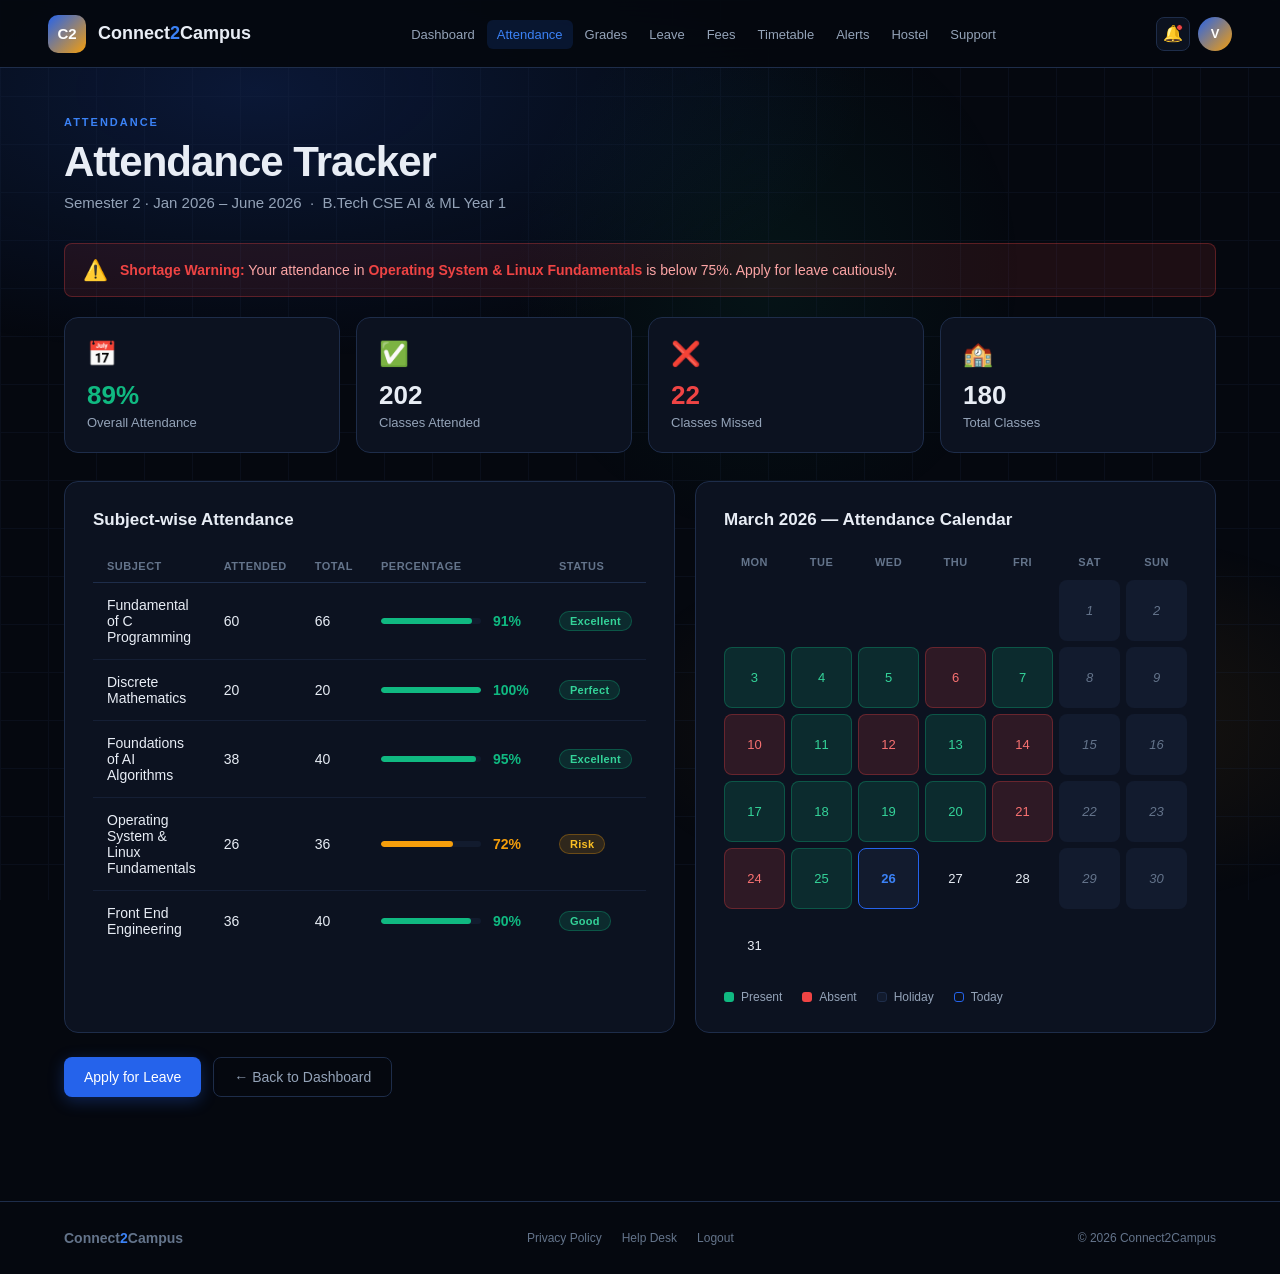
==== attendance.html @ 44ff14ac "Add files via upload" ====
<!DOCTYPE html>
<html lang="en">
<head>
  <meta charset="UTF-8"/>
  <meta name="viewport" content="width=device-width, initial-scale=1.0"/>
  <title>Attendance — Connect2Campus</title>
  <link rel="stylesheet" href="style.css"/>
  <style>
    .summary-strip {
      display: grid;
      grid-template-columns: repeat(4, 1fr);
      gap: 16px;
      margin-bottom: 28px;
    }

    .att-subject-row td:first-child { font-weight: 500; }

    .pct-cell { display: flex; align-items: center; gap: 12px; }
    .pct-num  { font-weight: 600; min-width: 38px; font-size: 14px; }

    .calendar-grid {
      display: grid;
      grid-template-columns: repeat(7, 1fr);
      gap: 6px;
      margin-top: 16px;
    }
    .cal-day-head {
      text-align: center; font-size: 11px; font-weight: 600;
      color: var(--muted); padding: 6px 0; letter-spacing: .5px;
    }
    .cal-day {
      aspect-ratio: 1;
      border-radius: 8px;
      display: flex; align-items: center; justify-content: center;
      font-size: 13px; font-weight: 500;
      background: var(--surface2);
      border: 1px solid transparent;
    }
    .cal-day.present { background: rgba(16,185,129,.15); color: #34d399; border-color: rgba(16,185,129,.3); }
    .cal-day.absent  { background: rgba(239,68,68,.15);  color: #f87171; border-color: rgba(239,68,68,.3); }
    .cal-day.holiday { background: var(--surface2); color: var(--muted); font-style: italic; }
    .cal-day.today   { border-color: var(--accent); color: var(--accent-glow); font-weight: 700; }
    .cal-day.empty   { background: transparent; border: none; }

    .legend { display: flex; gap: 20px; margin-top: 14px; }
    .legend-item { display: flex; align-items: center; gap: 7px; font-size: 12px; color: var(--muted2); }
    .legend-dot { width: 10px; height: 10px; border-radius: 3px; }

    .shortage-alert {
      background: rgba(239,68,68,.1);
      border: 1px solid rgba(239,68,68,.3);
      border-radius: var(--radius-sm);
      padding: 14px 18px;
      display: flex; align-items: center; gap: 12px;
      margin-bottom: 20px;
    }
    .shortage-alert .icon { font-size: 20px; }
    .shortage-alert p { font-size: 14px; color: #fca5a5; }
    .shortage-alert strong { color: var(--danger); }
  </style>
</head>
<body>


<div class="page">
  <input type="checkbox" id="mob-toggle"/>
<div class="mob-drawer">
  <a href="home.html">🏠 Dashboard</a>
  <a href="attendance.html" class="active">📅 Attendance</a>
  <a href="grades.html">📊 Grades</a>
  <a href="leave.html">🏖️ Leave</a>
  <a href="fees.html">💳 Fees</a>
  <div class="divider"></div>
  <a href="timetable.html">🗓️ Timetable</a>
  <a href="notifications.html">🔔 Notifications</a>
  <a href="hostel.html">🏠 Hostel &amp; Mess</a>
  <a href="support.html">🎧 Help &amp; Support</a>
  <a href="profile.html">👤 My Profile</a>
  <div class="divider"></div>
  <a href="index.html">🚪 Logout</a>
</div>
  <nav class="navbar">
    <a href="index.html" class="nav-brand">
      <div class="nav-logo">C2</div>
      <span class="nav-title">Connect<span>2</span>Campus</span>
    </a>
    <ul class="nav-links">
      <li><a href="home.html">Dashboard</a></li>
      <li><a href="attendance.html" class="active">Attendance</a></li>
      <li><a href="grades.html">Grades</a></li>
      <li><a href="leave.html">Leave</a></li>
      <li><a href="fees.html">Fees</a></li>
      <li><a href="timetable.html">Timetable</a></li>
      <li><a href="notifications.html">Alerts</a></li>
      <li><a href="hostel.html">Hostel</a></li>
      <li><a href="support.html">Support</a></li>
    </ul>
    <div class="nav-right">
      <a href="notifications.html" class="nav-notif" title="Notifications">🔔<span class="dot"></span></a>
      <a href="profile.html" class="nav-avatar" title="Profile">V</a>
      <label for="mob-toggle" class="nav-hamburger"><span></span><span></span><span></span></label>
    </div>
  </nav>

  <div class="page-header">
    <p class="label">Attendance</p>
    <h1>Attendance Tracker</h1>
    <p>Semester 2 · Jan 2026 – June 2026 &nbsp;·&nbsp; B.Tech CSE AI &amp; ML Year 1</p>
  </div>

  <div class="main-content">

    <div class="shortage-alert">
      <span class="icon">⚠️</span>
      <p><strong>Shortage Warning:</strong> Your attendance in <strong>Operating System &amp; Linux Fundamentals</strong> is below 75%. Apply for leave cautiously.</p>
    </div>

    <div class="summary-strip">
      <div class="stat-card">
        <div class="icon">📅</div>
        <div class="num" style="color:var(--success);">89%</div>
        <div class="lbl">Overall Attendance</div>
      </div>
      <div class="stat-card">
        <div class="icon">✅</div>
        <div class="num">202</div>
        <div class="lbl">Classes Attended</div>
      </div>
      <div class="stat-card">
        <div class="icon">❌</div>
        <div class="num" style="color:var(--danger);">22</div>
        <div class="lbl">Classes Missed</div>
      </div>
      <div class="stat-card">
        <div class="icon">🏫</div>
        <div class="num">180</div>
        <div class="lbl">Total Classes</div>
      </div>
    </div>

    <div class="grid-2" style="margin-bottom:24px;">
      <div class="card">
        <h3 class="card-title">Subject-wise Attendance</h3>
        <table>
          <thead>
            <tr>
              <th>Subject</th>
              <th>Attended</th>
              <th>Total</th>
              <th>Percentage</th>
              <th>Status</th>
            </tr>
          </thead>
          <tbody>
            <tr class="att-subject-row">
              <td>Fundamental of C Programming</td>
              <td>60</td>
              <td>66</td>
              <td>
                <div class="pct-cell">
                  <div class="progress-bar" style="width:100px;">
                    <div class="progress-fill fill-green" style="width:91%;"></div>
                  </div>
                  <span class="pct-num" style="color:var(--success);">91%</span>
                </div>
              </td>
              <td><span class="badge badge-green">Excellent</span></td>
            </tr>
            <tr class="att-subject-row">
              <td>Discrete Mathematics</td>
              <td>20</td>
              <td>20</td>
              <td>
                <div class="pct-cell">
                  <div class="progress-bar" style="width:100px;">
                    <div class="progress-fill fill-green" style="width:100%;"></div>
                  </div>
                  <span class="pct-num" style="color:var(--success);">100%</span>
                </div>
              </td>
              <td><span class="badge badge-green">Perfect</span></td>
            </tr>
            <tr class="att-subject-row">
              <td>Foundations of AI Algorithms</td>
              <td>38</td>
              <td>40</td>
              <td>
                <div class="pct-cell">
                  <div class="progress-bar" style="width:100px;">
                    <div class="progress-fill fill-green" style="width:95%;"></div>
                  </div>
                  <span class="pct-num" style="color:var(--success);">95%</span>
                </div>
              </td>
              <td><span class="badge badge-green">Excellent</span></td>
            </tr>
            <tr class="att-subject-row">
              <td>Operating System &amp; Linux Fundamentals</td>
              <td>26</td>
              <td>36</td>
              <td>
                <div class="pct-cell">
                  <div class="progress-bar" style="width:100px;">
                    <div class="progress-fill fill-amber" style="width:72%;"></div>
                  </div>
                  <span class="pct-num" style="color:var(--gold);">72%</span>
                </div>
              </td>
              <td><span class="badge badge-amber">Risk</span></td>
            </tr>
            <tr class="att-subject-row">
              <td>Front End Engineering</td>
              <td>36</td>
              <td>40</td>
              <td>
                <div class="pct-cell">
                  <div class="progress-bar" style="width:100px;">
                    <div class="progress-fill fill-green" style="width:90%;"></div>
                  </div>
                  <span class="pct-num" style="color:var(--success);">90%</span>
                </div>
              </td>
              <td><span class="badge badge-green">Good</span></td>
            </tr>
          </tbody>
        </table>
      </div>

      <div class="card">
        <h3 class="card-title">March 2026 — Attendance Calendar</h3>

        <div class="calendar-grid">
          <div class="cal-day-head">MON</div>
          <div class="cal-day-head">TUE</div>
          <div class="cal-day-head">WED</div>
          <div class="cal-day-head">THU</div>
          <div class="cal-day-head">FRI</div>
          <div class="cal-day-head">SAT</div>
          <div class="cal-day-head">SUN</div>

          <div class="cal-day empty"></div>
          <div class="cal-day empty"></div>
          <div class="cal-day empty"></div>
          <div class="cal-day empty"></div>
          <div class="cal-day empty"></div>
          <div class="cal-day holiday">1</div>
          <div class="cal-day holiday">2</div>

          <div class="cal-day present">3</div>
          <div class="cal-day present">4</div>
          <div class="cal-day present">5</div>
          <div class="cal-day absent">6</div>
          <div class="cal-day present">7</div>
          <div class="cal-day holiday">8</div>
          <div class="cal-day holiday">9</div>

          <div class="cal-day absent">10</div>
          <div class="cal-day present">11</div>
          <div class="cal-day absent">12</div>
          <div class="cal-day present">13</div>
          <div class="cal-day absent">14</div>
          <div class="cal-day holiday">15</div>
          <div class="cal-day holiday">16</div>

          <div class="cal-day present">17</div>
          <div class="cal-day present">18</div>
          <div class="cal-day present">19</div>
          <div class="cal-day present">20</div>
          <div class="cal-day absent">21</div>
          <div class="cal-day holiday">22</div>
          <div class="cal-day holiday">23</div>

          <div class="cal-day absent">24</div>
          <div class="cal-day present">25</div>
          <div class="cal-day today">26</div>
          <div class="cal-day empty">27</div>
          <div class="cal-day empty">28</div>
          <div class="cal-day holiday">29</div>
          <div class="cal-day holiday">30</div>

          <div class="cal-day empty">31</div>
        </div>

        <div class="legend">
          <div class="legend-item"><div class="legend-dot" style="background:var(--success);"></div> Present</div>
          <div class="legend-item"><div class="legend-dot" style="background:var(--danger);"></div> Absent</div>
          <div class="legend-item"><div class="legend-dot" style="background:var(--surface2); border:1px solid var(--border);"></div> Holiday</div>
          <div class="legend-item"><div class="legend-dot" style="border:1px solid var(--accent);"></div> Today</div>
        </div>
      </div>
    </div>

    <div style="display:flex; gap:12px;">
      <a href="leave.html" class="btn btn-primary">Apply for Leave</a>
      <a href="home.html" class="btn btn-outline">← Back to Dashboard</a>
    </div>

  </div>

  <footer>
    <span class="footer-brand">Connect<span>2</span>Campus</span>
    <nav class="footer-links">
      <a href="#">Privacy Policy</a>
      <a href="support.html">Help Desk</a>
      <a href="index.html">Logout</a>
    </nav>
    <span class="footer-copy">© 2026 Connect2Campus</span>
  </footer>

</div>
</body>
</html>
---- style.css ----
:root {
  --bg:          #05080f;
  --surface:     #0c1220;
  --surface2:    #121b2e;
  --border:      #1e2d4a;
  --accent:      #2563eb;
  --accent-glow: #3b82f6;
  --accent-soft: rgba(37,99,235,.15);
  --gold:        #f59e0b;
  --gold-soft:   rgba(245,158,11,.12);
  --text:        #e8edf5;
  --muted:       #64748b;
  --muted2:      #94a3b8;
  --success:     #10b981;
  --danger:      #ef4444;
  --purple:      #8b5cf6;
  --cyan:        #06b6d4;        
  --radius:      14px;
  --radius-sm:   8px;
  --shadow:      0 8px 40px rgba(0,0,0,.5);
}

*, *::before, *::after { 
  box-sizing: border-box; margin: 0; padding: 0; 
}
html {
  scroll-behavior: smooth; 
}

body {
  font-family: 'DM Sans', sans-serif;
  background: var(--bg);
  color: var(--text);
  min-height: 100vh;
  overflow-x: hidden;
}

body::before {
  content: '';
  position: fixed; inset: 0; z-index: 0;
  background:
    radial-gradient(ellipse 80% 50% at 20% 10%, rgba(37,99,235,.18) 0%, transparent 60%),
    radial-gradient(ellipse 60% 40% at 80% 80%, rgba(245,158,11,.10) 0%, transparent 55%),
    radial-gradient(ellipse 40% 60% at 60% 30%, rgba(16,185,129,.07) 0%, transparent 50%);
  pointer-events: none;
}

body::after {
  content: '';
  position: fixed; inset: 0; z-index: 0;
  background-image:
  linear-gradient(var(--border) 1px, transparent 1px),
  linear-gradient(90deg, var(--border) 1px, transparent 1px);
  background-size: 48px 48px;
  opacity: .2;
  pointer-events: none;
}

.page {
  position: relative;
  z-index: 1;
  }

.navbar {
  position: sticky;
  top: 0;
  z-index: 200;
  display: flex;
  align-items: center;
  justify-content: space-between;
  padding: 0 48px; height: 68px;
  background: rgba(5,8,15,.92);
  backdrop-filter: blur(20px);
  border-bottom: 1px solid var(--border);
}

.nav-brand {
  display: flex;
  align-items: center;
  gap: 12px;
  text-decoration: none;
  flex-shrink: 0; 
}

.nav-logo {
  width: 38px;
  height: 38px;
  background: linear-gradient(135deg, var(--accent), var(--gold));
  border-radius: 10px;
  display: flex;
  align-items: center;
  justify-content: center;
  font-family: 'Syne', sans-serif;
  font-weight: 800;
  font-size: 15px;
  color: #fff;
}

.nav-title {
  font-family: 'Syne', sans-serif;
  font-weight: 700;
  font-size: 18px;
  color: var(--text);
}
.nav-title span {
  color: var(--accent-glow);
}

.nav-links {
  display: flex;
  align-items: center;
  gap: 2px;
  list-style: none;
  flex-wrap: nowrap;
}
.nav-links a {
  color: var(--muted2);
  text-decoration: none;
  font-size: 13px;
  font-weight: 500;
  padding: 7px 10px;
  border-radius: 6px;
  transition: color .2s, background .2s;
  white-space: nowrap;
}
.nav-links a:hover  {
  color: var(--text);
  background: var(--surface2);
}
.nav-links a.active {
  color: var(--accent-glow);
  background: var(--accent-soft);
}

.nav-right {
  display: flex;
  align-items: center;
  gap: 8px;
  flex-shrink: 0;
}

.nav-notif {
  position: relative;
  width: 34px;
  height: 34px;
  border-radius: 8px;
  background: var(--surface);
  border: 1px solid var(--border);
  display: flex;
  align-items: center; 
  justify-content: center;
  font-size: 16px;
  text-decoration: none;
  transition: border-color .2s;
}
.nav-notif:hover {
  border-color: var(--accent-glow);
}
.nav-notif .dot {
  position: absolute;
  top: 6px;
  right: 6px;
  width: 7px;
  height: 7px;
  border-radius: 50%;
  background: var(--danger);
  border: 1px solid var(--bg);
}

.nav-avatar {
  width: 34px;
  height: 34px;
  border-radius: 50%;
  background: linear-gradient(135deg, var(--accent), var(--gold));
  display: flex;
  align-items: center;
  justify-content: center;
  font-family: 'Syne', sans-serif;
  font-weight: 700;
  font-size: 13px;
  color: #fff;
  text-decoration: none;
  transition: opacity .2s;
}
.nav-avatar:hover {
  opacity: .85;
}

.nav-hamburger {
  display: none;
  flex-direction: column;
  gap: 5px;
  cursor: pointer;
  padding: 7px;
  border: 1px solid var(--border);
  border-radius: 8px;
  background: var(--surface);
}
.nav-hamburger span {
  display: block;
  width: 20px;
  height: 2px;
  background: var(--muted2);
  border-radius: 2px;
}

#mob-toggle {
  display: none;
}

.mob-drawer {
  display: none;
  position: fixed;
  top: 68px;
  left: 0;
  right: 0;
  background: rgba(5,8,15,.97);
  backdrop-filter: blur(20px);
  border-bottom: 1px solid var(--border);
  z-index: 190;
  padding: 12px 20px 20px;
  flex-direction: column;
  gap: 3px;
}
.mob-drawer a {
  display: flex;
  align-items: center;
  gap: 10px;
  padding: 12px 14px;
  border-radius: 8px;
  color: var(--muted2);
  text-decoration: none;
  font-size: 15px;
  font-weight: 500;
  transition: background .2s, color .2s;
}
.mob-drawer a:hover  {
  background: var(--surface2);
  color: var(--text);
}
.mob-drawer a.active {
  background: var(--accent-soft);
  color: var(--accent-glow);
}
.mob-drawer .divider {
  height: 1px;
  background: var(--border);
  margin: 6px 0;
}

#mob-toggle:checked ~ .mob-drawer {
  display: flex;
}

.page-header {
  padding: 48px 64px 32px;
}
.page-header .label {
  font-size: 11px;
  font-weight: 600;
  letter-spacing: 2px;
  text-transform: uppercase;
  color: var(--accent-glow);
  margin-bottom: 10px;
}
.page-header h1 {
  font-family: 'Syne', sans-serif;
  font-size: clamp(26px, 3.5vw, 42px);
  font-weight: 800;
  letter-spacing: -1px;
  margin-bottom: 8px;
  
}
.page-header h1 span{
  color: rgb(254, 255, 190);
}
.page-header p {
  font-size: 15px;
  color: var(--muted2);
  font-weight: 300;
}

.main-content {
  padding: 0 64px 64px;
}

.card {
  background: var(--surface);
  border: 1px solid var(--border);
  border-radius: var(--radius);
  padding: 28px;
}
.card-title {
  font-family: 'Syne', sans-serif;
  font-size: 17px;
  font-weight: 700;
  margin-bottom: 20px;
}

.badge {
  display: inline-block;
  padding: 3px 10px;
  border-radius: 20px;
  font-size: 11px;
  font-weight: 600;
  letter-spacing: .3px;
}
.badge-green  {
  background: rgba(16,185,129,.15);
  color: #34d399;
  border: 1px solid rgba(16,185,129,.3);
}
.badge-red    {
  background: rgba(239,68,68,.15);
  color: #f87171;
  border: 1px solid rgba(239,68,68,.3);
}
.badge-amber  {
  background: rgba(245,158,11,.15); 
  color: #fbbf24;
  border: 1px solid rgba(245,158,11,.3);
}
.badge-blue   {
  background: rgba(37,99,235,.15);
  color: #60a5fa;
  border: 1px solid rgba(37,99,235,.3);
}
.badge-purple {
  background: rgba(139,92,246,.15);
  color: #a78bfa;
  border: 1px solid rgba(139,92,246,.3);
}
.badge-cyan   {
  background: rgba(6,182,212,.15);
  color: #22d3ee;
  border: 1px solid rgba(6,182,212,.3);
}

.table-wrap {
  overflow-x: auto;
  -webkit-overflow-scrolling: touch;
  border-radius: var(--radius-sm);
}
table {
  width: 100%;
  border-collapse: collapse;
  min-width: 480px;
}
thead th {
  text-align: left;
  padding: 10px 14px;
  font-size: 11px;
  font-weight: 600;
  letter-spacing: .5px;
  text-transform:uppercase;
  color: var(--muted);
  border-bottom: 1px solid var(--border);
  white-space: nowrap;
}
tbody td {
  padding: 14px;
  font-size: 14px;
  color: var(--text);
  border-bottom: 1px solid rgba(30,45,74,.5);
}
tbody tr:last-child td {
  border-bottom: none;
}
tbody tr:hover td {
  background: var(--surface2);
}

.progress-bar {
  height: 6px; background: var(--surface2);
  border-radius: 99px;
  overflow: hidden;
  min-width: 70px;
}
.progress-fill {height: 100%;
  border-radius: 99px;
}
.fill-green  {
  background: var(--success);
}
.fill-amber  {
  background: var(--gold);
}
.fill-red    {
  background: var(--danger);
}
.fill-blue   {
  background: var(--accent-glow);
}
.fill-purple { background: var(--purple);
}
.fill-cyan   { background: var(--cyan);
}

.grid-2 {
  display: grid;
  grid-template-columns: 1fr 1fr;
  gap: 20px; 
}
.grid-3 {
  display: grid;
  grid-template-columns: repeat(3,1fr);
  gap: 20px;
}
.grid-4 {
  display: grid;
  grid-template-columns: repeat(4,1fr);
  gap: 20px;
}

.stat-card {
  background: var(--surface);
  border: 1px solid var(--border);
  border-radius: var(--radius);
  padding: 22px;
  transition: border-color .2s, transform .2s;
}
.stat-card:hover {
  border-color: var(--accent);
  transform: translateY(-2px);
}
.stat-card .icon {
  font-size: 24px;
  margin-bottom: 12px;
}
.stat-card .num {
  font-family: 'Syne', sans-serif;
  font-size: 26px;
  font-weight: 800;
  margin-bottom: 4px;
}
.stat-card .lbl {
  font-size: 13px;
  color: var(--muted2);
}

.btn {
  display: inline-flex;
  align-items: center; 
  gap: 8px;
  padding: 11px 20px;
  border-radius: var(--radius-sm);
  font-family: 'DM Sans', sans-serif;
  font-size: 14px;
  font-weight: 500;
  text-decoration: none;
  cursor: pointer;
  border: none;
  transition: background .2s, transform .15s, box-shadow .2s;
}
.btn-primary {
  background: var(--accent);
  color: #fff;
  box-shadow: 0 4px 16px rgba(37,99,235,.3);
}
.btn-primary:hover {
  background: var(--accent-glow);
  transform: translateY(-1px);
}
.btn-outline {
  background: transparent;
  color: var(--muted2);
  border: 1px solid var(--border);
}
.btn-outline:hover {
  border-color: var(--accent-glow);
  color: var(--accent-glow);
}
.btn-danger  {
  background: var(--danger);
  color: #fff;
}
.btn-danger:hover  {
  opacity: .85;
}
.btn-success {
  background: var(--success);
  color: #fff;
}
.btn-success:hover {
  opacity: .85;
}

.form-field {
  margin-bottom: 16px;
}
.form-field label {
  display: block;
  font-size: 12px;
  font-weight: 500;
  color: var(--muted2);
  margin-bottom: 7px;
}
.form-field input,.form-field select,.form-field textarea {
  width: 100%;
  padding: 11px 14px;
  background: var(--surface2);
  border: 1px solid var(--border);
  border-radius: var(--radius-sm);
  color: var(--text);
  font-family: 'DM Sans', sans-serif;
  font-size: 14px;
  outline: none;
  transition: border-color .2s, box-shadow .2s;
  appearance: none;
}
.form-field input::placeholder, .form-field textarea::placeholder {
  color: var(--muted);
}
.form-field input:focus, .form-field select:focus, .form-field textarea:focus {
  border-color: var(--accent);
  box-shadow: 0 0 0 3px rgba(37,99,235,.18);
}
.form-field textarea {
  min-height: 90px;
  resize: vertical;
}
.form-grid-2 {
  display: grid;
  grid-template-columns: 1fr 1fr;
  gap: 16px;
}
.full {
  grid-column: 1 / -1;
}

.alert {
  display: flex;
  align-items: flex-start;
  gap: 12px;
  padding: 14px 18px;
  border-radius: var(--radius-sm);
  margin-bottom: 20px; 
  font-size: 14px; 
}
.alert .ai {
  font-size: 18px;
  flex-shrink: 0;
  margin-top: 1px;
}
.alert-danger  {
  background: rgba(239,68,68,.1);
  border: 1px solid rgba(239,68,68,.3);
  color: #fca5a5; 
}
.alert-amber   {
  background: rgba(245,158,11,.1);
  border: 1px solid rgba(245,158,11,.3);
  color: #fbbf24;
}
.alert-success {
  background: rgba(16,185,129,.1);
  border: 1px solid rgba(16,185,129,.3);
  color: #6ee7b7;
}
.alert-blue    {
  background: rgba(37,99,235,.1); 
  border: 1px solid rgba(37,99,235,.3);
  color: #93c5fd;
}
.alert strong  {
  font-weight: 600;
}

footer {
  border-top: 1px solid var(--border);
  padding: 28px 64px;
  display: flex;
  align-items: center;
  justify-content: space-between;
  flex-wrap: wrap;
  gap: 16px;
  margin-top: 40px;
}
.footer-brand {
  font-family: 'Syne', sans-serif;
  font-size: 14px;
  color: var(--muted);
  font-weight: 600;
}
.footer-brand span {
  color: var(--accent-glow);
}
.footer-links {
  display: flex;
  gap: 20px;
  flex-wrap: wrap;
}
.footer-links a {
  font-size: 12px;
  color: var(--muted);
  text-decoration: none;
}
.footer-links a:hover {
  color: var(--text);
}
.footer-copy {
  font-size: 12px;
  color: var(--muted);
}

@media (max-width: 1100px) {
  .navbar {
    padding: 0 28px;
  }
  .nav-links a {
    padding: 7px 8px;
    font-size: 12px;
  }
  .page-header {
    padding: 36px 40px 24px;
  }
  .main-content {
    padding: 0 40px 48px;
  }
  footer {
    padding: 24px 40px; 
  }
}

@media (max-width: 860px) {
  .navbar {
    padding: 0 20px;
  }
  .nav-links {
    display: none;
  }
  .nav-hamburger {
    display: flex;
  }
  .page-header {
    padding: 24px 20px 18px;
  }
  .main-content {
    padding: 0 20px 36px;
  }
  .grid-2 {
    grid-template-columns: 1fr;
  }
  .grid-3 {
    grid-template-columns: 1fr 1fr;
  }
  .grid-4 {
    grid-template-columns: 1fr 1fr;
  }
  .form-grid-2 {
    grid-template-columns: 1fr;
  }
  footer {
    padding: 20px;
    flex-direction: column;
    align-items: flex-start;
  }
}

@media (max-width: 520px) {
  .grid-3, .grid-4 {
    grid-template-columns: 1fr;
  }
  .page-header h1 {
    font-size: 22px;
  }
  .stat-card .num {
    font-size: 22px;
  }
}
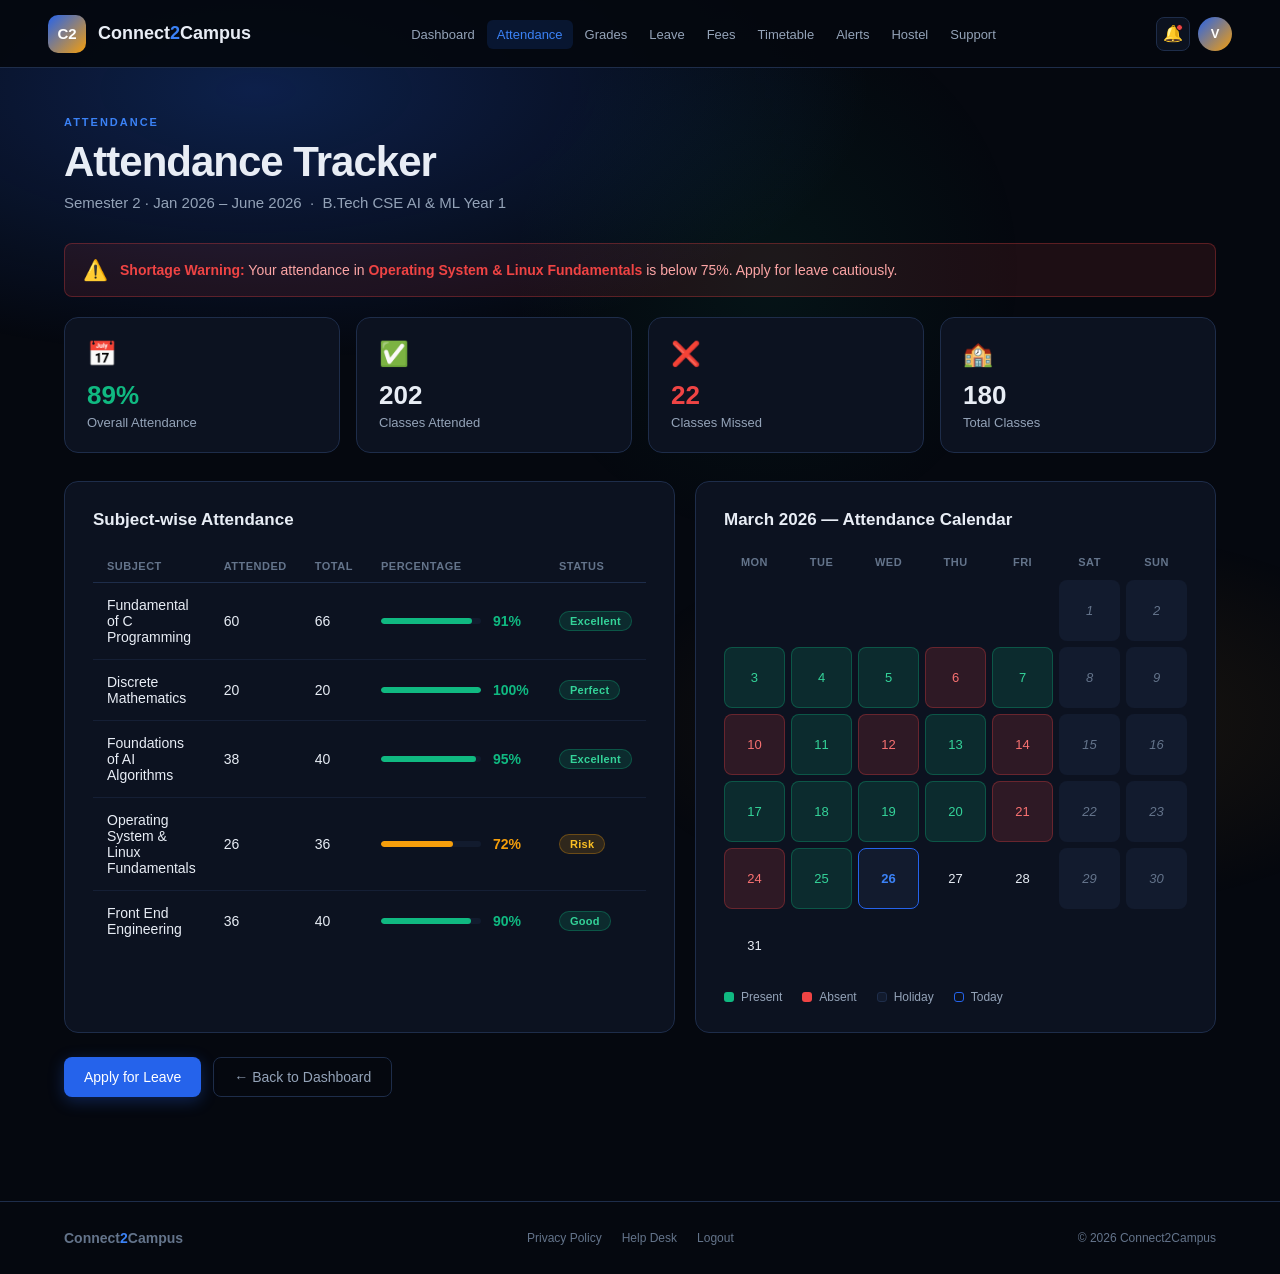
==== commit 0b0a55f4: "Add files via upload" ====
--- a/attendance.html
+++ b/attendance.html
@@ -57,6 +57,13 @@
     .shortage-alert .icon { font-size: 20px; }
     .shortage-alert p { font-size: 14px; color: #fca5a5; }
     .shortage-alert strong { color: var(--danger); }
+
+    @media (max-width:520px) {
+      .summary-strip{
+      grid-template-columns: repeat(2, 1fr);
+      }
+      
+    }
   </style>
 </head>
 <body>
--- a/style.css
+++ b/style.css
@@ -16,7 +16,7 @@
   --success:     #10b981;
   --danger:      #ef4444;
   --purple:      #8b5cf6;
-  --cyan:        #06b6d4;        
+  --cyan:        #06b6d4;       
   --radius:      14px;
   --radius-sm:   8px;
   --shadow:      0 8px 40px rgba(0,0,0,.5);
@@ -35,28 +35,20 @@
   color: var(--text);
   min-height: 100vh;
   overflow-x: hidden;
-}
-
-body::before {
+   
+}
+
+ body::before {
   content: '';
   position: fixed; inset: 0; z-index: 0;
   background:
-    radial-gradient(ellipse 80% 50% at 20% 10%, rgba(37,99,235,.18) 0%, transparent 60%),
-    radial-gradient(ellipse 60% 40% at 80% 80%, rgba(245,158,11,.10) 0%, transparent 55%),
+    radial-gradient(ellipse 80% 50% at 20% 10%, rgba(37,99,235,.27) 0%, transparent 60%),
+    radial-gradient(ellipse 60% 40% at 80% 80%, rgba(245,158,11,.10 ) 0%, transparent 55%),
     radial-gradient(ellipse 40% 60% at 60% 30%, rgba(16,185,129,.07) 0%, transparent 50%);
   pointer-events: none;
-}
-
-body::after {
-  content: '';
-  position: fixed; inset: 0; z-index: 0;
-  background-image:
-  linear-gradient(var(--border) 1px, transparent 1px),
-  linear-gradient(90deg, var(--border) 1px, transparent 1px);
-  background-size: 48px 48px;
-  opacity: .2;
-  pointer-events: none;
-}
+} 
+
+
 
 .page {
   position: relative;
@@ -70,9 +62,9 @@
   display: flex;
   align-items: center;
   justify-content: space-between;
-  padding: 0 48px; height: 68px;
+  padding: 0 48px;
+  height: 68px;
   background: rgba(5,8,15,.92);
-  backdrop-filter: blur(20px);
   border-bottom: 1px solid var(--border);
 }
 
@@ -291,6 +283,7 @@
   border: 1px solid var(--border);
   border-radius: var(--radius);
   padding: 28px;
+  
 }
 .card-title {
   font-family: 'Syne', sans-serif;
@@ -577,6 +570,7 @@
   flex-wrap: wrap;
   gap: 16px;
   margin-top: 40px;
+  
 }
 .footer-brand {
   font-family: 'Syne', sans-serif;
@@ -669,4 +663,7 @@
   .stat-card .num {
     font-size: 22px;
   }
-}
+  .card{
+    overflow:scroll;
+  }
+}
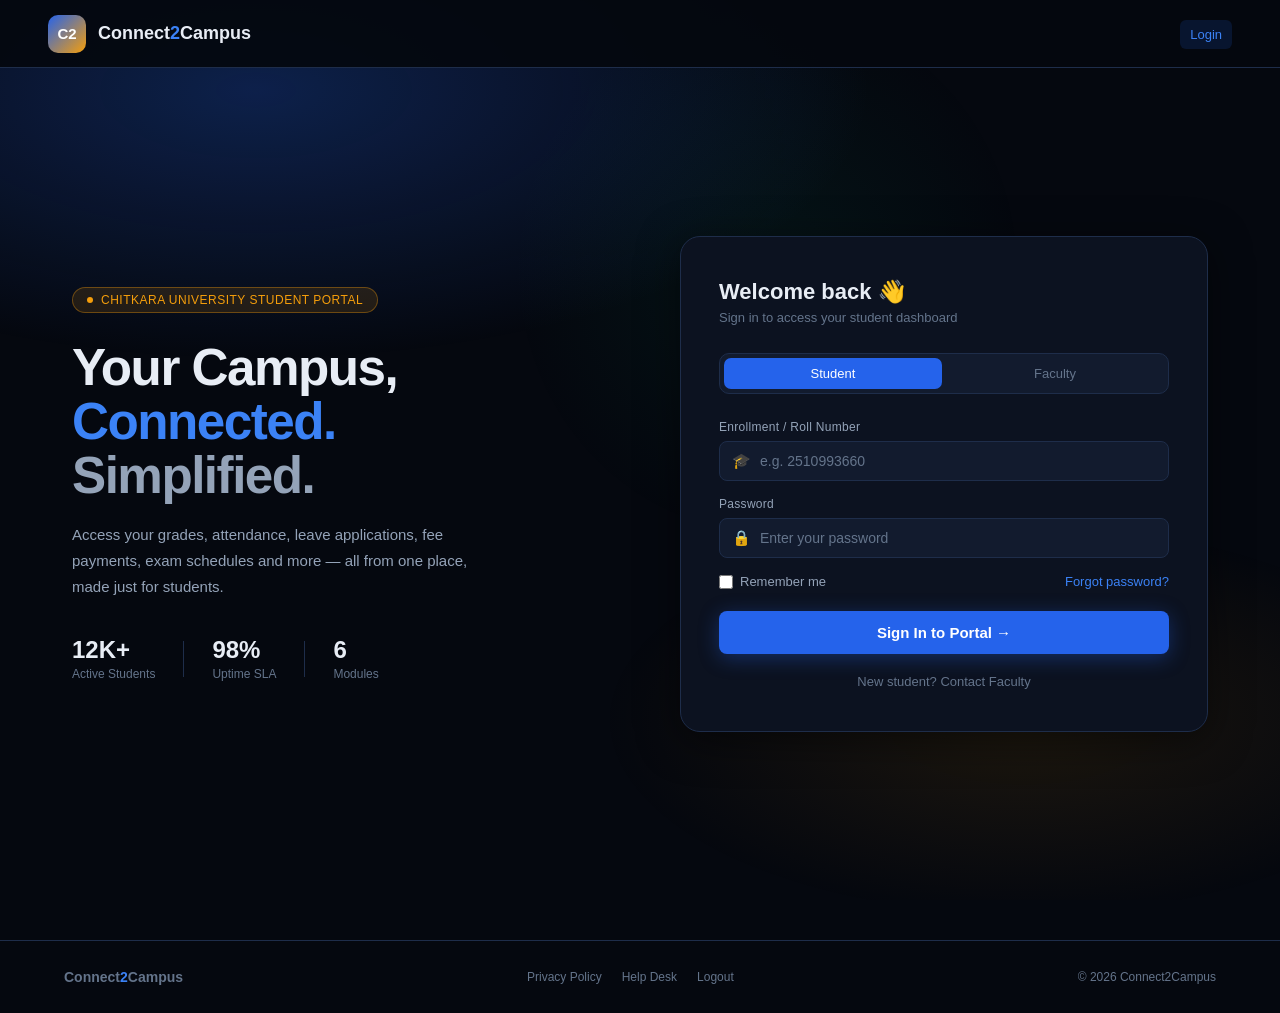
==== commit fbd4c0df: "Initial upload of all files" ====
--- a/attendance.html
+++ b/attendance.html
@@ -6,17 +6,56 @@
   <title>Attendance — Connect2Campus</title>
   <link rel="stylesheet" href="style.css"/>
   <style>
+    #subject-attendance-list >.active {
+      background-color:var(--surface2);
+      border:solid var(--border) 3px ;
+      
+    }
+    .green{
+      color: var(--success);
+    }
+    .amber{
+      color : var(--gold);
+    }
+    .red{
+      color: var(--danger);
+    }
     .summary-strip {
       display: grid;
       grid-template-columns: repeat(4, 1fr);
       gap: 16px;
       margin-bottom: 28px;
     }
-
-    .att-subject-row td:first-child { font-weight: 500; }
-
-    .pct-cell { display: flex; align-items: center; gap: 12px; }
-    .pct-num  { font-weight: 600; min-width: 38px; font-size: 14px; }
+    .chgmonthbtn{
+      display: grid;
+      grid-template-columns: (1fr,1fr);
+      background: rgba(25, 27, 56,1);
+      color: white;
+      font-size: 20px;
+      font-weight: 800;
+      padding: 20px;
+      margin: 10px;
+      border:solid var(--accent-glow) 1px;
+      border-radius: 15%;
+      box-shadow: 0 4px 16px rgba(37, 99, 235, .3);
+      
+    }
+    .chgmonthbtn:hover{
+      background-color: var(--accent-glow);
+      transform: translateY(-2px);
+    }
+    .att-subject-row td:first-child {
+      font-weight: 500;
+    }
+
+    .pct-cell {
+      display: flex;
+      align-items: center;
+      gap: 12px;
+    }
+    .pct-num  {
+      font-weight: 600; min-width: 38px; font-size: 14px;
+    }
 
     .calendar-grid {
       display: grid;
@@ -25,38 +64,87 @@
       margin-top: 16px;
     }
     .cal-day-head {
-      text-align: center; font-size: 11px; font-weight: 600;
-      color: var(--muted); padding: 6px 0; letter-spacing: .5px;
+      text-align: center;
+      font-size: 11px;
+      font-weight: 600;
+      color: var(--muted);
+      padding: 6px 0;
+      letter-spacing: .5px;
     }
     .cal-day {
       aspect-ratio: 1;
       border-radius: 8px;
-      display: flex; align-items: center; justify-content: center;
-      font-size: 13px; font-weight: 500;
+      display: flex;
+      align-items: center;
+      justify-content: center;
+      font-size: 13px;
+      font-weight: 500;
       background: var(--surface2);
       border: 1px solid transparent;
     }
-    .cal-day.present { background: rgba(16,185,129,.15); color: #34d399; border-color: rgba(16,185,129,.3); }
-    .cal-day.absent  { background: rgba(239,68,68,.15);  color: #f87171; border-color: rgba(239,68,68,.3); }
-    .cal-day.holiday { background: var(--surface2); color: var(--muted); font-style: italic; }
-    .cal-day.today   { border-color: var(--accent); color: var(--accent-glow); font-weight: 700; }
-    .cal-day.empty   { background: transparent; border: none; }
-
-    .legend { display: flex; gap: 20px; margin-top: 14px; }
-    .legend-item { display: flex; align-items: center; gap: 7px; font-size: 12px; color: var(--muted2); }
-    .legend-dot { width: 10px; height: 10px; border-radius: 3px; }
+    .cal-day.present {
+      background: rgba(16,185,129,.15);
+      color: #34d399;
+      border-color: rgba(16,185,129,.3);
+    }
+    .cal-day.absent  {
+      background: rgba(239,68,68,.15); 
+      color: #f87171;
+      border-color: rgba(239,68,68,.3);
+    }
+    .cal-day.holiday {
+      background: var(--surface2);
+      color: var(--muted);
+      font-style: italic;
+    }
+    .cal-day.today   {
+      border-color: var(--accent);
+      color: var(--accent-glow);
+      font-weight: 700;
+    }
+    .cal-day.empty   {
+      background: transparent;
+      border: none;
+    }
+
+    .legend {
+      display: flex;
+      gap: 20px;
+      margin-top: 14px;
+    }
+    .legend-item {
+      display: flex;
+      align-items: center;
+      gap: 7px;
+      font-size: 12px;
+      color: var(--muted2);
+    }
+    .legend-dot {
+      width: 10px;
+      height: 10px;
+      border-radius: 3px;
+    }
 
     .shortage-alert {
       background: rgba(239,68,68,.1);
       border: 1px solid rgba(239,68,68,.3);
       border-radius: var(--radius-sm);
       padding: 14px 18px;
-      display: flex; align-items: center; gap: 12px;
+      display: flex;
+      align-items: center;
+      gap: 12px;
       margin-bottom: 20px;
     }
-    .shortage-alert .icon { font-size: 20px; }
-    .shortage-alert p { font-size: 14px; color: #fca5a5; }
-    .shortage-alert strong { color: var(--danger); }
+    .shortage-alert .icon {
+      font-size: 20px;
+    }
+    .shortage-alert p {
+      font-size: 14px;
+      color: #fca5a5;
+    }
+    .shortage-alert strong {
+      color: var(--danger);
+    }
 
     @media (max-width:520px) {
       .summary-strip{
@@ -112,7 +200,7 @@
   <div class="page-header">
     <p class="label">Attendance</p>
     <h1>Attendance Tracker</h1>
-    <p>Semester 2 · Jan 2026 – June 2026 &nbsp;·&nbsp; B.Tech CSE AI &amp; ML Year 1</p>
+    <p>Semester <span class="studentCurrentSemester"></span> · &nbsp;<span class="department"></span>·&nbsp;  Year <span class="StudentYear"></span></p>
   </div>
 
   <div class="main-content">
@@ -125,22 +213,22 @@
     <div class="summary-strip">
       <div class="stat-card">
         <div class="icon">📅</div>
-        <div class="num" style="color:var(--success);">89%</div>
+        <div class="num attpercentage" style="color:var(--success);"></div>
         <div class="lbl">Overall Attendance</div>
       </div>
       <div class="stat-card">
         <div class="icon">✅</div>
-        <div class="num">202</div>
+        <div class="num attendedclasses"></div>
         <div class="lbl">Classes Attended</div>
       </div>
       <div class="stat-card">
         <div class="icon">❌</div>
-        <div class="num" style="color:var(--danger);">22</div>
+        <div class="num missedclasses" style="color:var(--danger);"></div>
         <div class="lbl">Classes Missed</div>
       </div>
       <div class="stat-card">
         <div class="icon">🏫</div>
-        <div class="num">180</div>
+        <div class="num totalclasses"></div>
         <div class="lbl">Total Classes</div>
       </div>
     </div>
@@ -158,134 +246,22 @@
               <th>Status</th>
             </tr>
           </thead>
-          <tbody>
-            <tr class="att-subject-row">
-              <td>Fundamental of C Programming</td>
-              <td>60</td>
-              <td>66</td>
-              <td>
-                <div class="pct-cell">
-                  <div class="progress-bar" style="width:100px;">
-                    <div class="progress-fill fill-green" style="width:91%;"></div>
-                  </div>
-                  <span class="pct-num" style="color:var(--success);">91%</span>
-                </div>
-              </td>
-              <td><span class="badge badge-green">Excellent</span></td>
-            </tr>
-            <tr class="att-subject-row">
-              <td>Discrete Mathematics</td>
-              <td>20</td>
-              <td>20</td>
-              <td>
-                <div class="pct-cell">
-                  <div class="progress-bar" style="width:100px;">
-                    <div class="progress-fill fill-green" style="width:100%;"></div>
-                  </div>
-                  <span class="pct-num" style="color:var(--success);">100%</span>
-                </div>
-              </td>
-              <td><span class="badge badge-green">Perfect</span></td>
-            </tr>
-            <tr class="att-subject-row">
-              <td>Foundations of AI Algorithms</td>
-              <td>38</td>
-              <td>40</td>
-              <td>
-                <div class="pct-cell">
-                  <div class="progress-bar" style="width:100px;">
-                    <div class="progress-fill fill-green" style="width:95%;"></div>
-                  </div>
-                  <span class="pct-num" style="color:var(--success);">95%</span>
-                </div>
-              </td>
-              <td><span class="badge badge-green">Excellent</span></td>
-            </tr>
-            <tr class="att-subject-row">
-              <td>Operating System &amp; Linux Fundamentals</td>
-              <td>26</td>
-              <td>36</td>
-              <td>
-                <div class="pct-cell">
-                  <div class="progress-bar" style="width:100px;">
-                    <div class="progress-fill fill-amber" style="width:72%;"></div>
-                  </div>
-                  <span class="pct-num" style="color:var(--gold);">72%</span>
-                </div>
-              </td>
-              <td><span class="badge badge-amber">Risk</span></td>
-            </tr>
-            <tr class="att-subject-row">
-              <td>Front End Engineering</td>
-              <td>36</td>
-              <td>40</td>
-              <td>
-                <div class="pct-cell">
-                  <div class="progress-bar" style="width:100px;">
-                    <div class="progress-fill fill-green" style="width:90%;"></div>
-                  </div>
-                  <span class="pct-num" style="color:var(--success);">90%</span>
-                </div>
-              </td>
-              <td><span class="badge badge-green">Good</span></td>
-            </tr>
+          <tbody id="subject-attendance-list">
+            
           </tbody>
         </table>
       </div>
 
       <div class="card">
-        <h3 class="card-title">March 2026 — Attendance Calendar</h3>
-
+        <div style=" display: flex;justify-content: space-around;"class="chgmonth">
+          <button class="chgmonthbtn" value="dec">←</button>
+          <h3 class="card-title" style="display: inline; margin: auto;">March 2026 — Attendance Calendar</h3>
+          <button class="chgmonthbtn" value="inc">→</button>
+        </div>
+      
+        
         <div class="calendar-grid">
-          <div class="cal-day-head">MON</div>
-          <div class="cal-day-head">TUE</div>
-          <div class="cal-day-head">WED</div>
-          <div class="cal-day-head">THU</div>
-          <div class="cal-day-head">FRI</div>
-          <div class="cal-day-head">SAT</div>
-          <div class="cal-day-head">SUN</div>
-
-          <div class="cal-day empty"></div>
-          <div class="cal-day empty"></div>
-          <div class="cal-day empty"></div>
-          <div class="cal-day empty"></div>
-          <div class="cal-day empty"></div>
-          <div class="cal-day holiday">1</div>
-          <div class="cal-day holiday">2</div>
-
-          <div class="cal-day present">3</div>
-          <div class="cal-day present">4</div>
-          <div class="cal-day present">5</div>
-          <div class="cal-day absent">6</div>
-          <div class="cal-day present">7</div>
-          <div class="cal-day holiday">8</div>
-          <div class="cal-day holiday">9</div>
-
-          <div class="cal-day absent">10</div>
-          <div class="cal-day present">11</div>
-          <div class="cal-day absent">12</div>
-          <div class="cal-day present">13</div>
-          <div class="cal-day absent">14</div>
-          <div class="cal-day holiday">15</div>
-          <div class="cal-day holiday">16</div>
-
-          <div class="cal-day present">17</div>
-          <div class="cal-day present">18</div>
-          <div class="cal-day present">19</div>
-          <div class="cal-day present">20</div>
-          <div class="cal-day absent">21</div>
-          <div class="cal-day holiday">22</div>
-          <div class="cal-day holiday">23</div>
-
-          <div class="cal-day absent">24</div>
-          <div class="cal-day present">25</div>
-          <div class="cal-day today">26</div>
-          <div class="cal-day empty">27</div>
-          <div class="cal-day empty">28</div>
-          <div class="cal-day holiday">29</div>
-          <div class="cal-day holiday">30</div>
-
-          <div class="cal-day empty">31</div>
+          
         </div>
 
         <div class="legend">
@@ -309,11 +285,15 @@
     <nav class="footer-links">
       <a href="#">Privacy Policy</a>
       <a href="support.html">Help Desk</a>
-      <a href="index.html">Logout</a>
+      <a href="#" onclick="logout()">Logout</a>
     </nav>
     <span class="footer-copy">© 2026 Connect2Campus</span>
   </footer>
 
 </div>
+
+<script src="js/guard.js"></script>
+<script src="js/main.js"></script>
+
 </body>
 </html>
--- a/style.css
+++ b/style.css
@@ -1,32 +1,35 @@
-
-
 :root {
-  --bg:          #05080f;
-  --surface:     #0c1220;
-  --surface2:    #121b2e;
-  --border:      #1e2d4a;
-  --accent:      #2563eb;
+  --bg: #05080f;
+  --surface: #0c1220;
+  --surface2: #121b2e;
+  --border: #1e2d4a;
+  --accent: #2563eb;
   --accent-glow: #3b82f6;
-  --accent-soft: rgba(37,99,235,.15);
-  --gold:        #f59e0b;
-  --gold-soft:   rgba(245,158,11,.12);
-  --text:        #e8edf5;
-  --muted:       #64748b;
-  --muted2:      #94a3b8;
-  --success:     #10b981;
-  --danger:      #ef4444;
-  --purple:      #8b5cf6;
-  --cyan:        #06b6d4;       
-  --radius:      14px;
-  --radius-sm:   8px;
-  --shadow:      0 8px 40px rgba(0,0,0,.5);
-}
-
-*, *::before, *::after { 
-  box-sizing: border-box; margin: 0; padding: 0; 
-}
+  --accent-soft: rgba(37, 99, 235, .15);
+  --gold: #f59e0b;
+  --gold-soft: rgba(245, 158, 11, .12);
+  --text: #e8edf5;
+  --muted: #64748b;
+  --muted2: #94a3b8;
+  --success: #10b981;
+  --danger: #ef4444;
+  --purple: #8b5cf6;
+  --cyan: #06b6d4;
+  --radius: 14px;
+  --radius-sm: 8px;
+  --shadow: 0 8px 40px rgba(0, 0, 0, .5);
+}
+
+*,
+*::before,
+*::after {
+  box-sizing: border-box;
+  margin: 0;
+  padding: 0;
+}
+
 html {
-  scroll-behavior: smooth; 
+  scroll-behavior: smooth;
 }
 
 body {
@@ -35,28 +38,30 @@
   color: var(--text);
   min-height: 100vh;
   overflow-x: hidden;
-   
-}
-
- body::before {
+
+}
+
+body::before {
   content: '';
-  position: fixed; inset: 0; z-index: 0;
+  position: fixed;
+  inset: 0;
+  z-index: 0;
   background:
-    radial-gradient(ellipse 80% 50% at 20% 10%, rgba(37,99,235,.27) 0%, transparent 60%),
-    radial-gradient(ellipse 60% 40% at 80% 80%, rgba(245,158,11,.10 ) 0%, transparent 55%),
-    radial-gradient(ellipse 40% 60% at 60% 30%, rgba(16,185,129,.07) 0%, transparent 50%);
+    radial-gradient(ellipse 80% 50% at 20% 10%, rgba(37, 99, 235, .27) 0%, transparent 60%),
+    radial-gradient(ellipse 60% 40% at 80% 80%, rgba(245, 158, 11, .10) 0%, transparent 55%),
+    radial-gradient(ellipse 40% 60% at 60% 30%, rgba(16, 185, 129, .07) 0%, transparent 50%);
   pointer-events: none;
-} 
+}
 
 
 
 .page {
   position: relative;
   z-index: 1;
-  }
+}
 
 .navbar {
-  position: sticky;
+  position: relative;
   top: 0;
   z-index: 200;
   display: flex;
@@ -64,8 +69,9 @@
   justify-content: space-between;
   padding: 0 48px;
   height: 68px;
-  background: rgba(5,8,15,.92);
+  background: rgba(5, 8, 15, .92);
   border-bottom: 1px solid var(--border);
+
 }
 
 .nav-brand {
@@ -73,7 +79,7 @@
   align-items: center;
   gap: 12px;
   text-decoration: none;
-  flex-shrink: 0; 
+  flex-shrink: 0;
 }
 
 .nav-logo {
@@ -96,6 +102,7 @@
   font-size: 18px;
   color: var(--text);
 }
+
 .nav-title span {
   color: var(--accent-glow);
 }
@@ -107,6 +114,7 @@
   list-style: none;
   flex-wrap: nowrap;
 }
+
 .nav-links a {
   color: var(--muted2);
   text-decoration: none;
@@ -117,10 +125,12 @@
   transition: color .2s, background .2s;
   white-space: nowrap;
 }
-.nav-links a:hover  {
+
+.nav-links a:hover {
   color: var(--text);
   background: var(--surface2);
 }
+
 .nav-links a.active {
   color: var(--accent-glow);
   background: var(--accent-soft);
@@ -141,15 +151,17 @@
   background: var(--surface);
   border: 1px solid var(--border);
   display: flex;
-  align-items: center; 
+  align-items: center;
   justify-content: center;
   font-size: 16px;
   text-decoration: none;
   transition: border-color .2s;
 }
+
 .nav-notif:hover {
   border-color: var(--accent-glow);
 }
+
 .nav-notif .dot {
   position: absolute;
   top: 6px;
@@ -176,6 +188,7 @@
   text-decoration: none;
   transition: opacity .2s;
 }
+
 .nav-avatar:hover {
   opacity: .85;
 }
@@ -190,6 +203,7 @@
   border-radius: 8px;
   background: var(--surface);
 }
+
 .nav-hamburger span {
   display: block;
   width: 20px;
@@ -208,7 +222,7 @@
   top: 68px;
   left: 0;
   right: 0;
-  background: rgba(5,8,15,.97);
+  background: rgba(5, 8, 15, .97);
   backdrop-filter: blur(20px);
   border-bottom: 1px solid var(--border);
   z-index: 190;
@@ -216,6 +230,7 @@
   flex-direction: column;
   gap: 3px;
 }
+
 .mob-drawer a {
   display: flex;
   align-items: center;
@@ -228,27 +243,31 @@
   font-weight: 500;
   transition: background .2s, color .2s;
 }
-.mob-drawer a:hover  {
+
+.mob-drawer a:hover {
   background: var(--surface2);
   color: var(--text);
 }
+
 .mob-drawer a.active {
   background: var(--accent-soft);
   color: var(--accent-glow);
 }
+
 .mob-drawer .divider {
   height: 1px;
   background: var(--border);
   margin: 6px 0;
 }
 
-#mob-toggle:checked ~ .mob-drawer {
+#mob-toggle:checked~.mob-drawer {
   display: flex;
 }
 
 .page-header {
   padding: 48px 64px 32px;
 }
+
 .page-header .label {
   font-size: 11px;
   font-weight: 600;
@@ -257,17 +276,20 @@
   color: var(--accent-glow);
   margin-bottom: 10px;
 }
+
 .page-header h1 {
   font-family: 'Syne', sans-serif;
   font-size: clamp(26px, 3.5vw, 42px);
   font-weight: 800;
   letter-spacing: -1px;
   margin-bottom: 8px;
-  
-}
-.page-header h1 span{
+
+}
+
+.page-header h1 span {
   color: rgb(254, 255, 190);
 }
+
 .page-header p {
   font-size: 15px;
   color: var(--muted2);
@@ -283,8 +305,15 @@
   border: 1px solid var(--border);
   border-radius: var(--radius);
   padding: 28px;
-  
-}
+
+
+}
+
+tr {
+  height: 66px
+}
+
+
 .card-title {
   font-family: 'Syne', sans-serif;
   font-size: 17px;
@@ -300,35 +329,41 @@
   font-weight: 600;
   letter-spacing: .3px;
 }
-.badge-green  {
-  background: rgba(16,185,129,.15);
+
+.badge-green {
+  background: rgba(16, 185, 129, .15);
   color: #34d399;
-  border: 1px solid rgba(16,185,129,.3);
-}
-.badge-red    {
-  background: rgba(239,68,68,.15);
+  border: 1px solid rgba(16, 185, 129, .3);
+}
+
+.badge-red {
+  background: rgba(239, 68, 68, .15);
   color: #f87171;
-  border: 1px solid rgba(239,68,68,.3);
-}
-.badge-amber  {
-  background: rgba(245,158,11,.15); 
+  border: 1px solid rgba(239, 68, 68, .3);
+}
+
+.badge-amber {
+  background: rgba(245, 158, 11, .15);
   color: #fbbf24;
-  border: 1px solid rgba(245,158,11,.3);
-}
-.badge-blue   {
-  background: rgba(37,99,235,.15);
+  border: 1px solid rgba(245, 158, 11, .3);
+}
+
+.badge-blue {
+  background: rgba(37, 99, 235, .15);
   color: #60a5fa;
-  border: 1px solid rgba(37,99,235,.3);
-}
+  border: 1px solid rgba(37, 99, 235, .3);
+}
+
 .badge-purple {
-  background: rgba(139,92,246,.15);
+  background: rgba(139, 92, 246, .15);
   color: #a78bfa;
-  border: 1px solid rgba(139,92,246,.3);
-}
-.badge-cyan   {
-  background: rgba(6,182,212,.15);
+  border: 1px solid rgba(139, 92, 246, .3);
+}
+
+.badge-cyan {
+  background: rgba(6, 182, 212, .15);
   color: #22d3ee;
-  border: 1px solid rgba(6,182,212,.3);
+  border: 1px solid rgba(6, 182, 212, .3);
 }
 
 .table-wrap {
@@ -336,74 +371,92 @@
   -webkit-overflow-scrolling: touch;
   border-radius: var(--radius-sm);
 }
+
 table {
   width: 100%;
   border-collapse: collapse;
   min-width: 480px;
 }
+
 thead th {
   text-align: left;
   padding: 10px 14px;
   font-size: 11px;
   font-weight: 600;
   letter-spacing: .5px;
-  text-transform:uppercase;
+  text-transform: uppercase;
   color: var(--muted);
   border-bottom: 1px solid var(--border);
   white-space: nowrap;
 }
+
 tbody td {
   padding: 14px;
   font-size: 14px;
   color: var(--text);
-  border-bottom: 1px solid rgba(30,45,74,.5);
-}
+  border-bottom: 1px solid rgba(30, 45, 74, .5);
+}
+
 tbody tr:last-child td {
   border-bottom: none;
 }
+
 tbody tr:hover td {
   background: var(--surface2);
 }
 
 .progress-bar {
-  height: 6px; background: var(--surface2);
+  height: 6px;
+  background: var(--surface2);
   border-radius: 99px;
   overflow: hidden;
   min-width: 70px;
 }
-.progress-fill {height: 100%;
+
+.progress-fill {
+  height: 100%;
   border-radius: 99px;
 }
-.fill-green  {
+
+.fill-green {
   background: var(--success);
 }
-.fill-amber  {
+
+.fill-amber {
   background: var(--gold);
 }
-.fill-red    {
+
+.fill-red {
   background: var(--danger);
 }
-.fill-blue   {
+
+.fill-blue {
   background: var(--accent-glow);
 }
-.fill-purple { background: var(--purple);
-}
-.fill-cyan   { background: var(--cyan);
+
+.fill-purple {
+  background: var(--purple);
+}
+
+.fill-cyan {
+  background: var(--cyan);
 }
 
 .grid-2 {
   display: grid;
   grid-template-columns: 1fr 1fr;
-  gap: 20px; 
-}
+  gap: 20px;
+}
+
 .grid-3 {
   display: grid;
-  grid-template-columns: repeat(3,1fr);
+  grid-template-columns: repeat(3, 1fr);
   gap: 20px;
 }
+
 .grid-4 {
   display: grid;
-  grid-template-columns: repeat(4,1fr);
+  grid-template-columns: repeat(4, 1fr);
   gap: 20px;
 }
 
@@ -414,20 +467,24 @@
   padding: 22px;
   transition: border-color .2s, transform .2s;
 }
+
 .stat-card:hover {
   border-color: var(--accent);
   transform: translateY(-2px);
 }
+
 .stat-card .icon {
   font-size: 24px;
   margin-bottom: 12px;
 }
+
 .stat-card .num {
   font-family: 'Syne', sans-serif;
   font-size: 26px;
   font-weight: 800;
   margin-bottom: 4px;
 }
+
 .stat-card .lbl {
   font-size: 13px;
   color: var(--muted2);
@@ -435,7 +492,7 @@
 
 .btn {
   display: inline-flex;
-  align-items: center; 
+  align-items: center;
   gap: 8px;
   padding: 11px 20px;
   border-radius: var(--radius-sm);
@@ -447,35 +504,43 @@
   border: none;
   transition: background .2s, transform .15s, box-shadow .2s;
 }
+
 .btn-primary {
   background: var(--accent);
   color: #fff;
-  box-shadow: 0 4px 16px rgba(37,99,235,.3);
-}
+  box-shadow: 0 4px 16px rgba(37, 99, 235, .3);
+}
+
 .btn-primary:hover {
   background: var(--accent-glow);
   transform: translateY(-1px);
 }
+
 .btn-outline {
   background: transparent;
   color: var(--muted2);
   border: 1px solid var(--border);
 }
+
 .btn-outline:hover {
   border-color: var(--accent-glow);
   color: var(--accent-glow);
 }
-.btn-danger  {
+
+.btn-danger {
   background: var(--danger);
   color: #fff;
 }
-.btn-danger:hover  {
+
+.btn-danger:hover {
   opacity: .85;
 }
+
 .btn-success {
   background: var(--success);
   color: #fff;
 }
+
 .btn-success:hover {
   opacity: .85;
 }
@@ -483,6 +548,7 @@
 .form-field {
   margin-bottom: 16px;
 }
+
 .form-field label {
   display: block;
   font-size: 12px;
@@ -490,7 +556,10 @@
   color: var(--muted2);
   margin-bottom: 7px;
 }
-.form-field input,.form-field select,.form-field textarea {
+
+.form-field input,
+.form-field select,
+.form-field textarea {
   width: 100%;
   padding: 11px 14px;
   background: var(--surface2);
@@ -503,22 +572,30 @@
   transition: border-color .2s, box-shadow .2s;
   appearance: none;
 }
-.form-field input::placeholder, .form-field textarea::placeholder {
+
+.form-field input::placeholder,
+.form-field textarea::placeholder {
   color: var(--muted);
 }
-.form-field input:focus, .form-field select:focus, .form-field textarea:focus {
+
+.form-field input:focus,
+.form-field select:focus,
+.form-field textarea:focus {
   border-color: var(--accent);
-  box-shadow: 0 0 0 3px rgba(37,99,235,.18);
-}
+  box-shadow: 0 0 0 3px rgba(37, 99, 235, .18);
+}
+
 .form-field textarea {
   min-height: 90px;
   resize: vertical;
 }
+
 .form-grid-2 {
   display: grid;
   grid-template-columns: 1fr 1fr;
   gap: 16px;
 }
+
 .full {
   grid-column: 1 / -1;
 }
@@ -529,35 +606,41 @@
   gap: 12px;
   padding: 14px 18px;
   border-radius: var(--radius-sm);
-  margin-bottom: 20px; 
-  font-size: 14px; 
-}
+  margin-bottom: 20px;
+  font-size: 14px;
+}
+
 .alert .ai {
   font-size: 18px;
   flex-shrink: 0;
   margin-top: 1px;
 }
-.alert-danger  {
-  background: rgba(239,68,68,.1);
-  border: 1px solid rgba(239,68,68,.3);
-  color: #fca5a5; 
-}
-.alert-amber   {
-  background: rgba(245,158,11,.1);
-  border: 1px solid rgba(245,158,11,.3);
+
+.alert-danger {
+  background: rgba(239, 68, 68, .1);
+  border: 1px solid rgba(239, 68, 68, .3);
+  color: #fca5a5;
+}
+
+.alert-amber {
+  background: rgba(245, 158, 11, .1);
+  border: 1px solid rgba(245, 158, 11, .3);
   color: #fbbf24;
 }
+
 .alert-success {
-  background: rgba(16,185,129,.1);
-  border: 1px solid rgba(16,185,129,.3);
+  background: rgba(16, 185, 129, .1);
+  border: 1px solid rgba(16, 185, 129, .3);
   color: #6ee7b7;
 }
-.alert-blue    {
-  background: rgba(37,99,235,.1); 
-  border: 1px solid rgba(37,99,235,.3);
+
+.alert-blue {
+  background: rgba(37, 99, 235, .1);
+  border: 1px solid rgba(37, 99, 235, .3);
   color: #93c5fd;
 }
-.alert strong  {
+
+.alert strong {
   font-weight: 600;
 }
 
@@ -570,30 +653,36 @@
   flex-wrap: wrap;
   gap: 16px;
   margin-top: 40px;
-  
-}
+
+}
+
 .footer-brand {
   font-family: 'Syne', sans-serif;
   font-size: 14px;
   color: var(--muted);
   font-weight: 600;
 }
+
 .footer-brand span {
   color: var(--accent-glow);
 }
+
 .footer-links {
   display: flex;
   gap: 20px;
   flex-wrap: wrap;
 }
+
 .footer-links a {
   font-size: 12px;
   color: var(--muted);
   text-decoration: none;
 }
+
 .footer-links a:hover {
   color: var(--text);
 }
+
 .footer-copy {
   font-size: 12px;
   color: var(--muted);
@@ -603,18 +692,22 @@
   .navbar {
     padding: 0 28px;
   }
+
   .nav-links a {
     padding: 7px 8px;
     font-size: 12px;
   }
+
   .page-header {
     padding: 36px 40px 24px;
   }
+
   .main-content {
     padding: 0 40px 48px;
   }
+
   footer {
-    padding: 24px 40px; 
+    padding: 24px 40px;
   }
 }
 
@@ -622,30 +715,39 @@
   .navbar {
     padding: 0 20px;
   }
+
   .nav-links {
     display: none;
   }
+
   .nav-hamburger {
     display: flex;
   }
+
   .page-header {
     padding: 24px 20px 18px;
   }
+
   .main-content {
     padding: 0 20px 36px;
   }
+
   .grid-2 {
     grid-template-columns: 1fr;
   }
+
   .grid-3 {
     grid-template-columns: 1fr 1fr;
   }
+
   .grid-4 {
     grid-template-columns: 1fr 1fr;
   }
+
   .form-grid-2 {
     grid-template-columns: 1fr;
   }
+
   footer {
     padding: 20px;
     flex-direction: column;
@@ -654,16 +756,21 @@
 }
 
 @media (max-width: 520px) {
-  .grid-3, .grid-4 {
+
+  .grid-3,
+  .grid-4 {
     grid-template-columns: 1fr;
   }
+
   .page-header h1 {
     font-size: 22px;
   }
+
   .stat-card .num {
     font-size: 22px;
   }
-  .card{
-    overflow:scroll;
-  }
-}
+
+  .card {
+    overflow: scroll;
+  }
+}
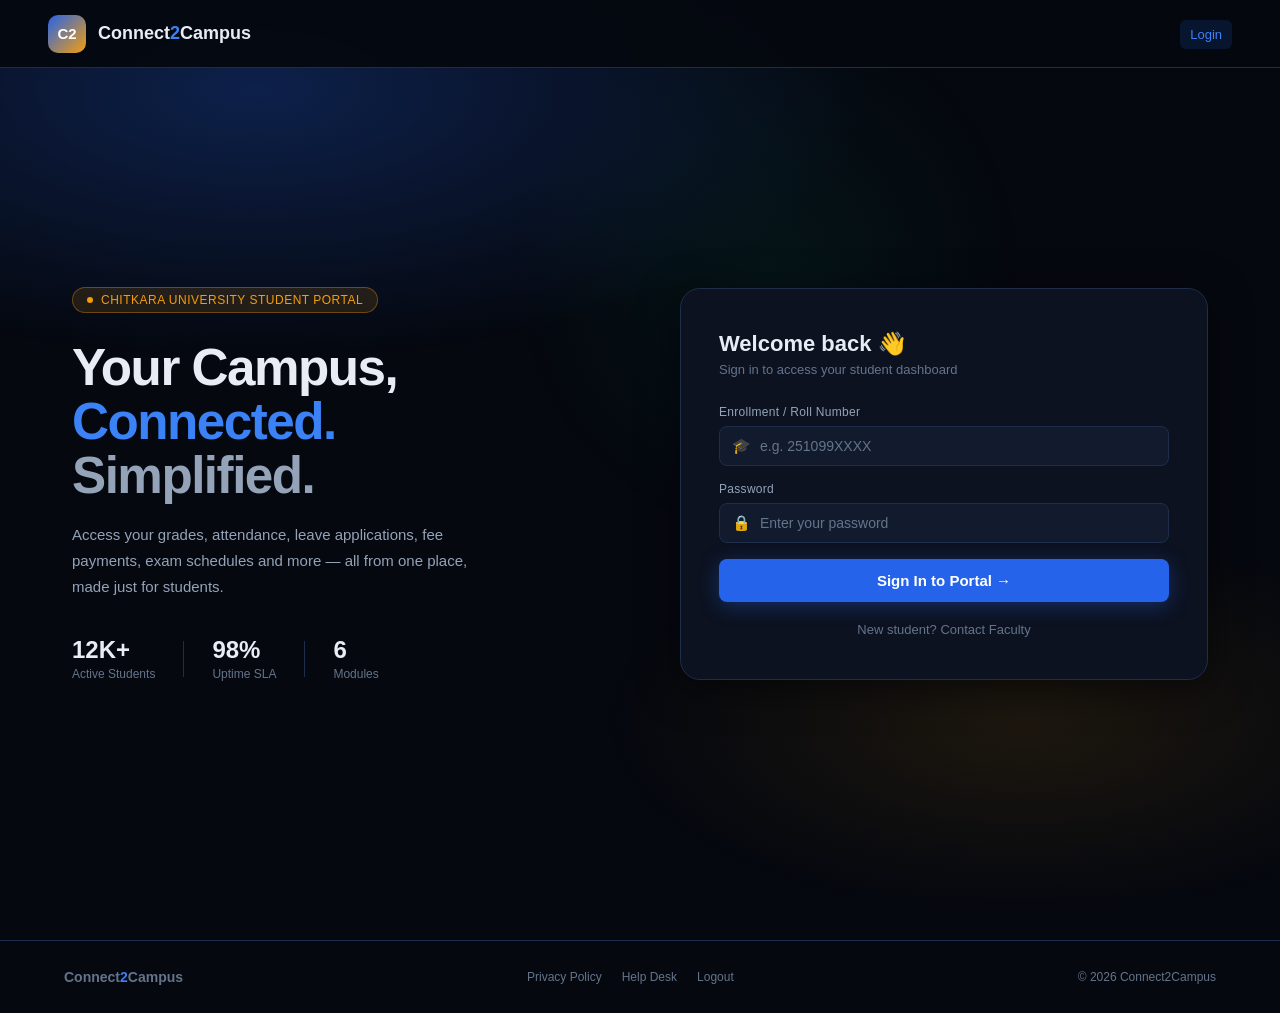
==== commit 544efb42: "bug fix" ====
--- a/attendance.html
+++ b/attendance.html
@@ -81,6 +81,11 @@
       font-weight: 500;
       background: var(--surface2);
       border: 1px solid transparent;
+    }
+    .cal-day.leave{
+      background: rgba(156, 143, 21, 0.298);
+      color: #f7eb09;
+      border-color: rgba(255, 233, 30, 0.676)
     }
     .cal-day.present {
       background: rgba(16,185,129,.15);
@@ -172,7 +177,7 @@
   <a href="support.html">🎧 Help &amp; Support</a>
   <a href="profile.html">👤 My Profile</a>
   <div class="divider"></div>
-  <a href="index.html">🚪 Logout</a>
+  <a href="index.html" onclick="logout()">🚪 Logout</a>
 </div>
   <nav class="navbar">
     <a href="index.html" class="nav-brand">
@@ -205,10 +210,7 @@
 
   <div class="main-content">
 
-    <div class="shortage-alert">
-      <span class="icon">⚠️</span>
-      <p><strong>Shortage Warning:</strong> Your attendance in <strong>Operating System &amp; Linux Fundamentals</strong> is below 75%. Apply for leave cautiously.</p>
-    </div>
+    
 
     <div class="summary-strip">
       <div class="stat-card">
@@ -255,7 +257,7 @@
       <div class="card">
         <div style=" display: flex;justify-content: space-around;"class="chgmonth">
           <button class="chgmonthbtn" value="dec">←</button>
-          <h3 class="card-title" style="display: inline; margin: auto;">March 2026 — Attendance Calendar</h3>
+          <h3 class="card-title" style="display: inline; margin: auto;"><span class="monthtext"></span> <span class="yearfull"></span> — Attendance Calendar</h3>
           <button class="chgmonthbtn" value="inc">→</button>
         </div>
       
@@ -267,6 +269,7 @@
         <div class="legend">
           <div class="legend-item"><div class="legend-dot" style="background:var(--success);"></div> Present</div>
           <div class="legend-item"><div class="legend-dot" style="background:var(--danger);"></div> Absent</div>
+          <div class="legend-item"><div class="legend-dot" style="background:var(--gold) ;"></div>Leave</div>
           <div class="legend-item"><div class="legend-dot" style="background:var(--surface2); border:1px solid var(--border);"></div> Holiday</div>
           <div class="legend-item"><div class="legend-dot" style="border:1px solid var(--accent);"></div> Today</div>
         </div>
--- a/style.css
+++ b/style.css
@@ -61,7 +61,7 @@
 }
 
 .navbar {
-  position: relative;
+  position: sticky;
   top: 0;
   z-index: 200;
   display: flex;
@@ -215,6 +215,48 @@
 #mob-toggle {
   display: none;
 }
+
+    .popup {
+     display: flex;
+      position: fixed;
+      z-index: 999;
+
+      width: 300px;
+      height: 100px;
+
+      top: 50%;
+      left: 50%;
+      transform: translate(-50%, -50%);
+
+      background: var(--surface2);
+      box-shadow: 0 4px 20px rgba(37, 99, 235, .35);
+      border-radius: 10%;
+
+      justify-content: center;
+      align-items: center;
+      flex-direction: column;
+    }
+
+    .popup p {
+      margin: 10px;
+      color: var(--text);
+      
+    }
+
+    .overlay {
+      
+        position: fixed;
+        inset: 0;
+
+        
+        backdrop-filter: blur(10px);
+        -webkit-backdrop-filter: blur(10px);
+
+        z-index: 998;
+        display: none;
+
+      
+    }
 
 .mob-drawer {
   display: none;
